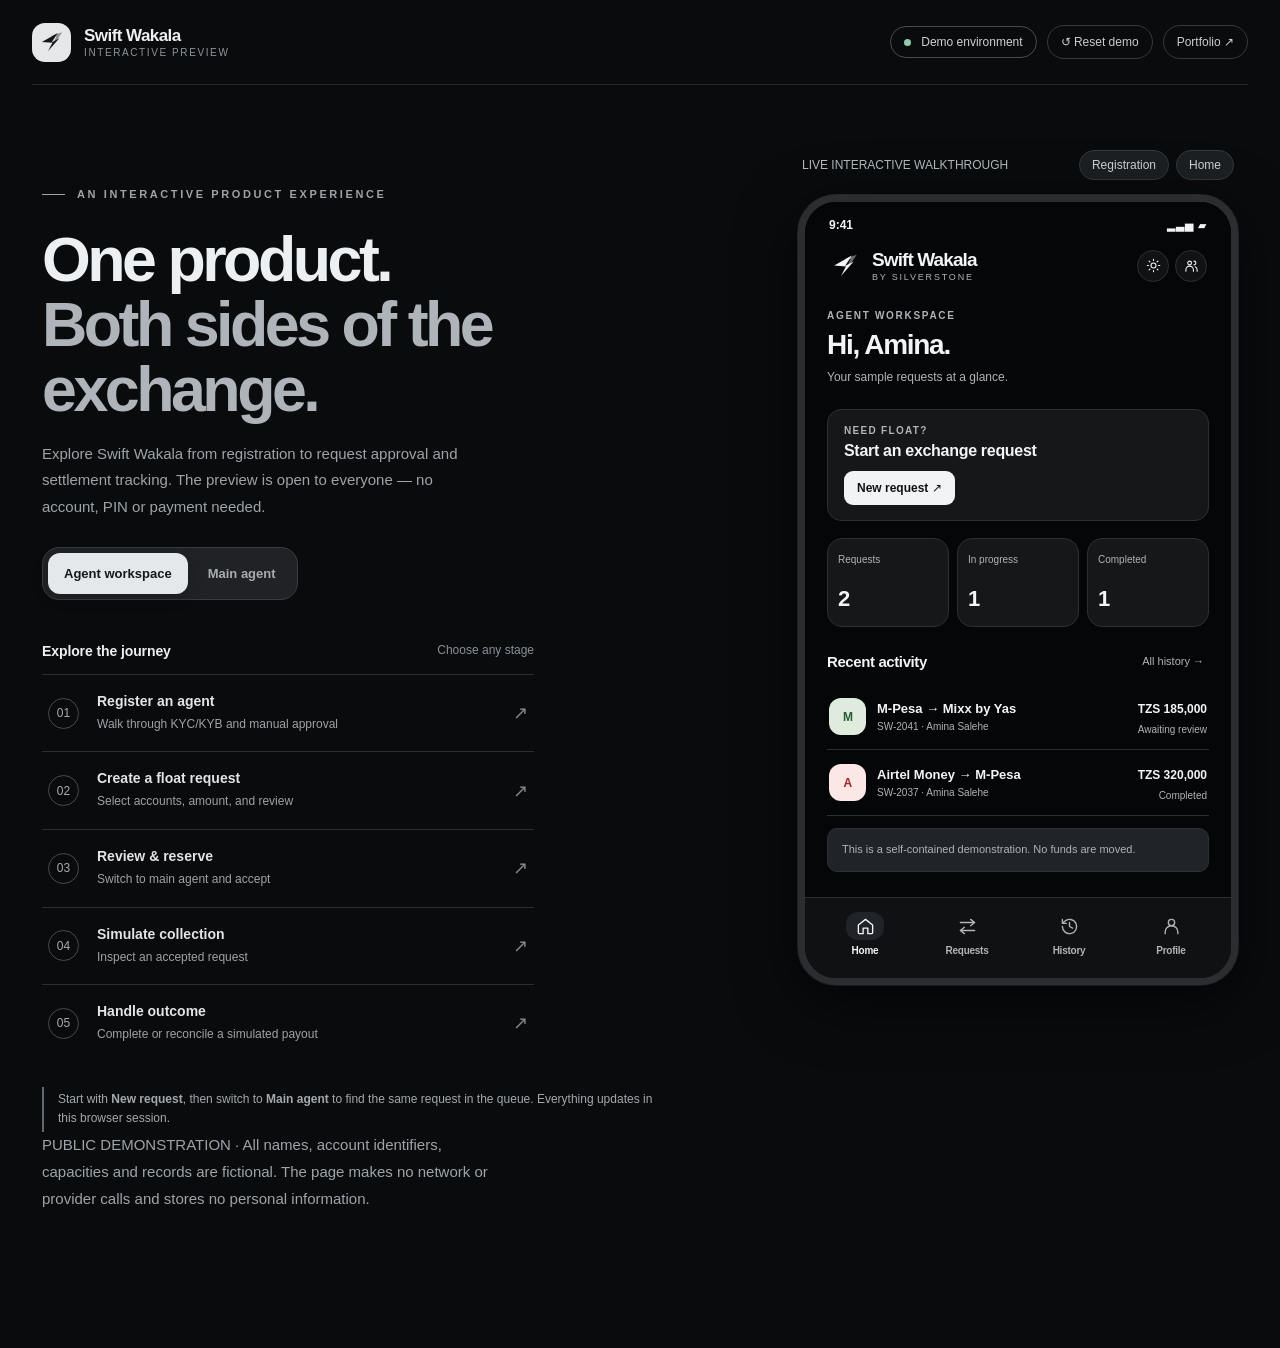
==== experience.html @ a43366a9 "Add standalone phone-only Swift entry point" ====
<!doctype html>
<html lang="en"><head>
<meta charset="utf-8"><meta name="viewport" content="width=device-width,initial-scale=1,viewport-fit=cover">
<meta name="theme-color" content="#080909"><title>Swift Wakala · Phone experience</title>
<link rel="icon" href="./favicon.svg" type="image/svg+xml">
<link rel="stylesheet" href="./styles.css">
<link rel="stylesheet" href="./mobile.css">
<link rel="stylesheet" href="./experience.css?v=20261019-dual-1">
<script src="./model.js" defer></script>
<script src="./app.js?v=20261019-dual-1" defer></script>
</head><body><div id="root"></div><noscript>This preview requires JavaScript.</noscript></body></html>
---- styles.css ----
:root{font-family:Inter,ui-sans-serif,-apple-system,BlinkMacSystemFont,"Segoe UI",sans-serif;font-synthesis:none;font-optical-sizing:auto;-webkit-font-smoothing:antialiased}*{box-sizing:border-box}body{margin:0;background:#0a0b0d;color:#edf0f2}button,input,select,textarea{font:inherit}button{cursor:pointer}button:disabled{cursor:not-allowed;opacity:.45}a{color:inherit;text-decoration:none}button:focus-visible,input:focus-visible,select:focus-visible,textarea:focus-visible{outline:2px solid #8dc6ff;outline-offset:3px}
body[data-theme="light"]{--app-bg:#eef0f2;--app-surface:#fff;--app-text:#16191d;--app-secondary:#565b62;--app-border:#d6dade;--app-tint:#e5e8eb;--app-cta:#202428;--app-cta-text:#fff;--app-glass:rgba(255,255,255,.94);--app-green:#18744d;--app-orange:#946226;--app-danger:#a43d4b}
body[data-theme="dark"]{--app-bg:#050607;--app-surface:#151719;--app-text:#f3f4f5;--app-secondary:#afb4b8;--app-border:#2c3033;--app-tint:#202327;--app-cta:#f2f3f4;--app-cta-text:#101214;--app-glass:rgba(17,19,21,.94);--app-green:#89d6aa;--app-orange:#e4be76;--app-danger:#f1a8b0}
.shell{max-width:1550px;margin:0 auto;min-height:100svh;padding:0 32px}.topbar{height:85px;border-bottom:1px solid #282b2e;display:flex;justify-content:space-between;align-items:center;gap:20px}.brand{display:flex;align-items:center;gap:13px}.brand-mark{height:39px;width:39px;display:grid;place-items:center;background:#e5e7e8;color:#151718;border-radius:13px}.brand-mark svg{width:26px;height:26px}.brand-name{font-size:17px;letter-spacing:-.55px;font-weight:750}.brand-sub{font-size:10px;color:#8e959b;margin-top:1px;letter-spacing:1.6px;text-transform:uppercase}.top-actions{display:flex;align-items:center;gap:10px}.demo-tag{border:1px solid #474b50;border-radius:30px;font-size:12px;padding:8px 13px;color:#cdd1d4;white-space:nowrap}.demo-tag i,.dot{height:7px;width:7px;border-radius:50%;display:inline-block;background:#91cbac;margin-right:7px}.top-small{background:transparent;border:1px solid #35393d;color:#c9cdd1;border-radius:30px;padding:9px 13px;font-size:12px}.top-small:hover{background:#24272b}
.studio{display:grid;grid-template-columns:minmax(320px,1fr) minmax(388px,476px);gap:clamp(30px,6vw,105px);align-items:start;max-width:1220px;margin:0 auto;padding:65px 10px 110px}.pitch{padding-top:38px}.eyebrow{font-size:11px;font-weight:750;text-transform:uppercase;letter-spacing:2.6px;color:#9da3a7;display:flex;gap:12px;align-items:center}.eyebrow:before{content:"";display:block;width:23px;height:1px;background:#9da3a7}.pitch h1{font-size:clamp(42px,4.9vw,70px);letter-spacing:-3.5px;line-height:1.04;font-weight:700;margin:27px 0 18px;max-width:660px}.pitch h1 em{font-style:normal;color:#aeb4b9}.pitch>p{color:#9da4a9;line-height:1.78;font-size:15px;max-width:450px;margin:0 0 26px}.role-picker{display:inline-flex;gap:4px;background:#202225;border:1px solid #393c3f;padding:5px;border-radius:17px;max-width:100%}.role-picker button{color:#a8adb2;font-size:13px;padding:13px 16px;border:none;background:transparent;border-radius:12px;font-weight:600;white-space:nowrap}.role-picker button.selected{color:#151719;background:#e5e8ea;box-shadow:0 4px 15px #0003}.role-picker button:not(.selected):hover{color:#fff}.journey{margin-top:43px;max-width:492px}.journey-head{display:flex;justify-content:space-between;gap:10px;margin-bottom:15px}.journey-head h2{font-size:14px;letter-spacing:-.1px;font-weight:680;margin:0}.journey-head span{font-size:12px;color:#899198}.journey-step{width:100%;border:0;border-top:1px solid #2a2e32;background:transparent;color:#e2e5e8;display:flex;text-align:left;gap:18px;padding:18px 6px;align-items:center;transition:background .2s}.journey-step:hover{background:#1b1e20}.journey-step.active{background:#1c2024;border-radius:9px}.step-number{height:31px;width:31px;border:1px solid #444b51;display:grid;place-items:center;border-radius:50%;color:#a5adb3;font-size:12px;flex:none}.journey-step.active .step-number{border-color:#dfe3e5;color:#151719;background:#dfe3e5}.journey-step strong{display:block;font-size:14px;font-weight:600;margin-bottom:6px}.journey-step small{display:block;color:#9da3a7;font-size:12px;line-height:1.55}.step-arrow{margin-left:auto;color:#80868a;font-size:18px}.hint-note{border-left:2px solid #616a71;padding:3px 14px;font-size:12px;line-height:1.65;color:#a3a9ad;margin-top:25px}.footnote{font-size:11px;color:#7b8389;margin-top:30px;max-width:450px;line-height:1.65}
.phone-wrap{position:sticky;top:30px;width:100%;max-width:440px;justify-self:end}.device-caption{display:flex;justify-content:space-between;align-items:center;color:#b5bdc1;font-size:12px;gap:10px;margin:0 4px 15px}.caption-controls{display:flex;gap:7px}.caption-button{border:1px solid #343a3e;background:#1c2023;color:#cfd4d8;border-radius:18px;padding:7px 12px;font-size:12px}.phone{height:min(790px,calc(100svh - 110px));min-height:600px;border:7px solid #2b2d31;border-radius:38px;background:var(--app-bg);box-shadow:0 16px 60px #000a,0 0 0 1px #696d7060;display:flex;flex-direction:column;color:var(--app-text);overflow:hidden;position:relative;transition:background .2s,color .2s}.phone-top{background:var(--app-bg);flex:none;padding:16px 24px 0;position:relative;z-index:2}.statusline{display:flex;align-items:center;justify-content:space-between;color:var(--app-text);font-weight:700;font-size:12px;padding:0 0 17px}.status-icons{font-size:11px;letter-spacing:1px}.inapp-header{display:flex;align-items:center;justify-content:space-between;padding-bottom:17px;gap:10px}.inapp-brand{display:flex;gap:10px;align-items:center;min-width:0}.wing{width:33px;height:29px;flex:none}.inapp-brand strong{font-size:19px;font-weight:740;letter-spacing:-.9px;display:block;white-space:nowrap}.inapp-brand small{font-size:9px;letter-spacing:1.8px;color:var(--app-secondary);text-transform:uppercase;display:block;margin-top:1px}.header-buttons{display:flex;gap:6px}.circle-btn{width:32px;height:32px;background:var(--app-glass);border:1px solid var(--app-border);color:var(--app-text);border-radius:50%;display:grid;place-items:center;font-size:12px}.phone-content{flex:1;overflow-y:auto;overscroll-behavior:contain;scrollbar-width:thin;padding:0 22px 28px}.app-nav{display:flex;flex:none;justify-content:space-between;align-items:center;background:var(--app-glass);border-top:1px solid var(--app-border);padding:9px 9px 17px;gap:0}.nav-item{flex:1;border:0;background:transparent;color:var(--app-secondary);min-width:0;display:flex;flex-direction:column;gap:5px;align-items:center;font-size:10px;font-weight:600;letter-spacing:-.25px;padding:5px 2px}.nav-item svg{height:19px;width:19px}.nav-item.active{color:var(--app-text)}.nav-icon{display:grid;place-items:center;width:38px;height:28px;border-radius:12px}.nav-item.active .nav-icon{background:var(--app-tint)}
.screen{padding-top:11px;animation:enter .25s ease both}@keyframes enter{from{opacity:.65;transform:translateY(7px)}to{opacity:1;transform:translateY(0)}}.screen-head{margin-bottom:21px}.screen-kicker{font-size:10px;font-weight:750;text-transform:uppercase;letter-spacing:1.7px;color:var(--app-secondary);margin:0 0 8px}.screen-head h2{font-size:28px;line-height:1.16;letter-spacing:-1.3px;margin:0 0 7px;font-weight:720}.screen-head p{margin:0;color:var(--app-secondary);font-size:12px;line-height:1.65}.hero{background:var(--app-cta);color:var(--app-cta-text);border-radius:23px;padding:24px 22px;margin-bottom:20px;overflow:hidden;position:relative}.hero:after{content:"";position:absolute;right:-26px;top:-38px;height:140px;width:140px;border:1px solid currentColor;opacity:.13;transform:rotate(31deg);border-radius:40px}.hero small{font-size:11px;opacity:.7}.hero h3{font-size:27px;font-weight:720;letter-spacing:-1px;line-height:1.12;margin:14px 0}.hero p{font-size:12px;opacity:.74;line-height:1.6;margin:0 0 17px;max-width:255px}.hero-action{display:inline-flex;align-items:center;gap:8px;background:var(--app-bg);color:var(--app-text);border:none;border-radius:11px;padding:12px 15px;font-size:12px;font-weight:700;position:relative;z-index:1}.kpi-grid{display:grid;grid-template-columns:repeat(3,minmax(0,1fr));gap:8px;margin:0 0 23px}.kpi{background:var(--app-surface);border:1px solid var(--app-border);border-radius:15px;padding:14px 10px;min-width:0}.kpi span{display:block;font-size:10px;color:var(--app-secondary);line-height:1.4;min-height:28px}.kpi strong{display:block;font-size:22px;letter-spacing:-1px;margin-top:5px}.section-title{display:flex;align-items:center;justify-content:space-between;gap:8px;margin-bottom:12px}.section-title h3{font-size:15px;margin:0;font-weight:700;letter-spacing:-.4px}.text-link{border:0;background:transparent;color:var(--app-secondary);font-size:11px;padding:5px}.text-link:hover{text-decoration:underline}.data-row{display:flex;gap:11px;align-items:center;width:100%;text-align:left;color:var(--app-text);background:transparent;border:0;border-bottom:1px solid var(--app-border);padding:14px 2px}.data-row:hover,.account-item:hover{background:var(--app-tint);border-radius:10px}.network-emblem{width:37px;height:37px;border-radius:12px;display:grid;place-items:center;flex:none;font-size:12px;font-weight:800;letter-spacing:-.8px}.row-main{flex:1;min-width:0}.row-main strong{font-size:13px;display:block;font-weight:650;white-space:nowrap;overflow:hidden;text-overflow:ellipsis}.row-main small{display:block;font-size:10px;color:var(--app-secondary);margin-top:5px;white-space:nowrap;overflow:hidden;text-overflow:ellipsis}.row-tail{text-align:right}.row-tail strong{font-size:12px;white-space:nowrap}.row-tail small{display:block;color:var(--app-secondary);font-size:10px;margin-top:7px}.empty{border:1px dashed var(--app-border);border-radius:16px;padding:23px 18px;color:var(--app-secondary);font-size:12px;line-height:1.6;text-align:center}.filter-bar{display:flex;gap:7px;overflow:auto;padding:1px 0 12px;scrollbar-width:none}.filter{background:transparent;color:var(--app-secondary);border:1px solid var(--app-border);padding:8px 12px;border-radius:25px;font-size:11px;white-space:nowrap}.filter.active{background:var(--app-cta);color:var(--app-cta-text);border-color:var(--app-cta)}.pill{display:inline-flex;align-items:center;border-radius:6px;padding:4px 7px;background:var(--app-tint);font-size:9px;font-weight:700;white-space:nowrap}.pill.green{color:var(--app-green)}.pill.amber{color:var(--app-orange)}.pill.red{color:var(--app-danger)}.pill.grey{color:var(--app-secondary)}.pill + .pill{margin-left:4px}
.form-card{padding:18px;background:var(--app-surface);border:1px solid var(--app-border);border-radius:18px;margin-bottom:15px}.card-caption{color:var(--app-secondary);text-transform:uppercase;letter-spacing:1.4px;font-weight:750;font-size:10px;margin:0 0 14px}.field{margin:0 0 15px}.field:last-child{margin-bottom:0}.field label{display:block;color:var(--app-text);font-size:12px;font-weight:620;margin:0 0 8px}.field input,.field select,.field textarea{width:100%;background:var(--app-bg);border:1px solid var(--app-border);border-radius:10px;color:var(--app-text);height:43px;padding:0 12px;font-size:13px;outline:none}.field textarea{height:72px;padding-top:12px;resize:vertical}.field input:focus,.field select:focus,.field textarea:focus{border-color:var(--app-secondary)}.field input::placeholder,.field textarea::placeholder{color:var(--app-secondary);opacity:.7}.field-help{display:block;color:var(--app-secondary);font-size:10px;margin-top:6px}.inline-two{display:grid;grid-template-columns:1fr 1fr;gap:10px}.switch-line{display:flex;align-items:center;gap:10px;justify-content:space-between;font-size:12px;color:var(--app-text);padding:6px 0}.switch-line input{accent-color:var(--app-text);width:17px;height:17px}.btn{display:inline-flex;align-items:center;justify-content:center;gap:8px;border:1px solid var(--app-border);background:var(--app-surface);color:var(--app-text);padding:12px 15px;min-height:43px;border-radius:11px;font-size:12px;font-weight:700;line-height:1.3}.btn.primary{background:var(--app-cta);color:var(--app-cta-text);border-color:var(--app-cta)}.btn.secondary{background:var(--app-tint)}.btn.warn{border-color:var(--app-danger);color:var(--app-danger)}.btn.full{width:100%}.btn:hover{filter:brightness(.93)}.btn + .btn{margin-left:7px}.button-row{display:flex;flex-wrap:wrap;gap:8px;margin:13px 0}.button-row .btn{flex:1;margin:0}.caption{font-size:10px;line-height:1.5;color:var(--app-secondary)}.detail-card{border:1px solid var(--app-border);padding:16px;border-radius:18px;background:var(--app-surface);margin:0 0 15px}.detail-card h3{font-size:16px;margin:0 0 10px;letter-spacing:-.3px}.detail-card p{font-size:12px;color:var(--app-secondary);line-height:1.6}.divider{height:1px;background:var(--app-border);margin:15px 0}.detail-line{display:flex;justify-content:space-between;gap:12px;padding:9px 0;font-size:11px;border-bottom:1px solid var(--app-border)}.detail-line:last-child{border:0}.detail-line span{color:var(--app-secondary)}.detail-line strong{text-align:right;font-size:11px;max-width:63%;overflow-wrap:anywhere}.money-hero{background:var(--app-surface);border:1px solid var(--app-border);border-radius:19px;padding:22px;margin-bottom:17px}.money-hero small{font-size:12px;color:var(--app-secondary)}.money-hero strong{font-size:32px;letter-spacing:-1.2px;display:block;margin:8px 0}.money-hero p{margin:0;font-size:11px;line-height:1.5;color:var(--app-secondary)}.notice{border:1px solid var(--app-border);background:var(--app-tint);padding:12px 14px;border-radius:10px;line-height:1.6;color:var(--app-secondary);font-size:11px;margin:12px 0}.notice strong{color:var(--app-text)}.back{border:0;background:transparent;color:var(--app-secondary);font-size:12px;padding:3px 0 18px}.request-item{border:1px solid var(--app-border);background:var(--app-surface);border-radius:16px;margin:0 0 11px;text-align:left;padding:16px;width:100%;color:var(--app-text)}.request-item:hover{border-color:var(--app-secondary)}.request-top{display:flex;align-items:center;justify-content:space-between;gap:8px}.request-top strong{font-size:12px}.request-route{font-size:13px;line-height:1.6;margin:11px 0 7px}.request-meta{font-size:11px;color:var(--app-secondary);display:flex;justify-content:space-between;gap:7px}.account-item{padding:14px 4px;border-bottom:1px solid var(--app-border);display:flex;align-items:center;gap:12px}.account-item .row-main{font-size:12px}.timeline{border-left:1px solid var(--app-border);margin:13px 0 18px 6px;padding-left:19px}.timeline-item{position:relative;font-size:11px;color:var(--app-secondary);padding:0 0 17px;line-height:1.55}.timeline-item:before{content:"";width:7px;height:7px;position:absolute;left:-23px;top:4px;background:var(--app-secondary);border:2px solid var(--app-bg);border-radius:50%}.progress-track{display:flex;gap:5px;margin:13px 0 21px}.progress-track span{height:4px;flex:1;background:var(--app-border);border-radius:10px}.progress-track span.done{background:var(--app-text)}.welcome-screen{text-align:center;padding-top:37px}.welcome-screen .intro-mark{display:grid;place-items:center;height:85px;width:85px;background:var(--app-surface);border-radius:27px;margin:0 auto 20px}.welcome-screen .intro-mark svg{width:60px;height:60px}.welcome-screen h2{font-size:30px;letter-spacing:-1px;line-height:1.15;margin:0 0 13px}.welcome-screen p{font-size:13px;color:var(--app-secondary);line-height:1.8;margin-bottom:20px}.intro-actions{display:grid;gap:10px}
.overlay{position:absolute;inset:0;background:#0009;z-index:10;display:flex;align-items:flex-end}.sheet{background:var(--app-bg);border-radius:23px 23px 0 0;box-shadow:0 -10px 35px #0004;color:var(--app-text);width:100%;padding:15px 23px 35px;max-height:85%;overflow:auto}.sheet-handle{height:4px;width:38px;border-radius:10px;background:var(--app-border);margin:0 auto 20px}.sheet h3{font-size:20px;letter-spacing:-.6px;margin:0 0 10px}.sheet p{font-size:12px;line-height:1.7;color:var(--app-secondary);margin:0 0 14px}.toast{position:absolute;bottom:90px;left:14px;right:14px;background:var(--app-cta);color:var(--app-cta-text);border-radius:11px;font-size:12px;line-height:1.5;padding:14px 17px;z-index:20;box-shadow:0 5px 24px #0005}.mini-progress{font-size:10px;text-transform:uppercase;letter-spacing:1px;font-weight:700;color:var(--app-secondary);margin:7px 0 12px}.footer-area{margin-top:20px}.flow-explainer{display:flex;gap:8px;flex-wrap:wrap;margin:12px 0}.tiny-pill{border:1px solid var(--app-border);font-size:10px;padding:6px 9px;border-radius:10px;color:var(--app-secondary)}
@media(max-width:900px){.shell{padding:0 18px}.studio{grid-template-columns:1fr;gap:25px;padding:36px 0 60px}.pitch{padding:0}.pitch h1{font-size:clamp(38px,7vw,60px);letter-spacing:-2px;margin:18px 0}.journey{margin-top:24px;max-width:none}.journey-step{padding:11px 6px}.phone-wrap{position:static;justify-self:center;max-width:470px}.phone{height:740px}.topbar{height:72px}.footnote{margin:15px 0}.device-caption{margin-top:10px}}@media(max-width:480px){.shell{padding:0 12px}.topbar{height:66px}.brand-name{font-size:15px}.brand-mark{width:33px;height:33px}.top-actions .demo-tag{display:none}.top-small{font-size:11px;padding:9px}.studio{padding:25px 0 45px}.pitch h1{font-size:40px;letter-spacing:-2px}.pitch>p{font-size:13px;line-height:1.65}.role-picker{width:100%}.role-picker button{flex:1;padding:12px 7px;font-size:12px}.journey{display:none}.hint-note{margin-top:14px}.phone-wrap{width:100%;max-width:none}.phone{width:100%;height:min(740px,calc(100svh - 96px));min-height:570px;border-radius:26px;border-width:4px}.phone-content{padding-left:17px;padding-right:17px}.phone-top{padding-left:19px;padding-right:19px}.screen-head h2{font-size:26px}.device-caption{font-size:11px}.caption-button{font-size:11px;padding:6px 9px}}@media(prefers-reduced-motion:reduce){.screen{animation:none}*{scroll-behavior:auto!important;transition:none!important}}
@media(max-width:480px){.pitch h1{font-size:33px;line-height:1.05;letter-spacing:-1.6px;margin:12px 0}.pitch>p{font-size:12px;margin-bottom:16px}.pitch .eyebrow{font-size:9px;letter-spacing:2px}.hint-note,.footnote{display:none}.studio{gap:10px}.role-picker button{padding:10px 7px}.device-caption{margin-top:9px;margin-bottom:10px}}
---- mobile.css ----
/* Put the actual product first on small screens. No duplicate marketing hero. */
.mobile-stage,.mobile-more{display:none}
.quick-start{background:var(--app-surface);border:1px solid var(--app-border);border-radius:14px;padding:15px 16px;margin:0 0 17px;display:grid;gap:6px}
.quick-start-label{color:var(--app-secondary);font-size:10px;font-weight:750;letter-spacing:1.3px}
.quick-start strong{font-size:16px;font-weight:720;letter-spacing:-.3px}
.quick-start-action{border:none;background:var(--app-cta);color:var(--app-cta-text);font-size:12px;font-weight:700;border-radius:9px;padding:10px 13px;justify-self:start;margin-top:5px}
.quick-start-action:hover{filter:brightness(.9)}
@media(max-width:900px){
  .shell{padding:0 16px}
  .topbar{height:58px;gap:10px}
  .studio{display:flex;flex-direction:column;gap:0;margin:0 auto;padding:0 0 45px}
  .pitch{display:none}
  .phone-wrap{order:-1;position:static;max-width:540px;width:100%;margin:0 auto}
  .device-caption{display:none}
  .mobile-stage{display:flex;align-items:center;gap:14px;padding:13px 1px 12px;justify-content:space-between}
  .mobile-stage-label{color:#a1a6aa;font-size:12px;font-weight:650;white-space:nowrap}
  .mobile-role-picker{display:flex;min-width:0;gap:3px;background:#222529;border:1px solid #393e42;padding:3px;border-radius:11px;flex:1;max-width:350px}
  .mobile-role-picker button{border:0;background:transparent;color:#b3bac0;padding:10px 9px;font-size:12px;font-weight:700;min-width:0;flex:1;border-radius:8px;white-space:nowrap}
  body[data-role="agent"] .mobile-role-picker [data-role="agent"],body[data-role="main"] .mobile-role-picker [data-role="main"]{background:#f0f1f2;color:#121416}
  .phone{height:min(780px,calc(100svh - 145px));min-height:485px;border-radius:22px;border-width:4px}
  .mobile-more{display:block;margin:14px 0 0;border-top:1px solid #34383c;border-bottom:1px solid #34383c;color:#c4c9ce}
  .mobile-more summary{cursor:pointer;list-style:none;display:flex;justify-content:space-between;align-items:center;font-size:12px;font-weight:650;padding:14px 3px}
  .mobile-more summary::-webkit-details-marker{display:none}
  .mobile-more summary span{font-size:19px;font-weight:400;line-height:1}
  .mobile-more[open] summary span{transform:rotate(45deg)}
  .mobile-more-inner{padding:0 3px 15px}
  .mobile-more-inner p{font-size:12px;line-height:1.65;color:#929ba1;margin:0 0 14px}
  .mobile-more-actions{display:flex;gap:8px;flex-wrap:wrap}
  .mobile-more-actions button{border:1px solid #4b5258;color:#d8dde0;background:#1d2023;border-radius:8px;padding:10px 12px;font-size:12px}
  .phone-top{padding-top:11px}
  .statusline{display:none}
  .inapp-header{padding-bottom:10px}
  .inapp-brand small{display:none}
  .screen{padding-top:8px}
  .screen-head{margin-bottom:13px}
  .screen-head h2{font-size:24px}
  .screen-head p{font-size:12px}
  .kpi-grid{gap:7px;margin-bottom:17px}
  .kpi{padding:11px 8px}
  .kpi strong{font-size:21px}
  .app-nav{padding-bottom:10px}
}
@media(max-width:480px){
  .shell{padding:0 12px}
  .topbar{height:56px}
  .brand{gap:8px}
  .brand-sub{display:none}
  .brand-mark{height:33px;width:33px;border-radius:10px}
  .brand-name{font-size:16px}
  .demo-tag,.top-actions button[data-action="reset"]{display:none!important}
  .top-actions{gap:0}
  .top-small{padding:8px 10px;font-size:11px}
  .studio{padding-top:0}
  .mobile-stage{padding:10px 0}
  .mobile-stage-label{font-size:11px}
  .mobile-role-picker button{padding:9px 6px;font-size:12px}
  .phone{height:calc(100svh - 126px);min-height:440px;border-radius:18px;border-width:3px}
  .phone-content{padding-left:16px;padding-right:16px}
  .phone-top{padding-left:16px;padding-right:16px}
  .inapp-brand strong{font-size:17px}
  .quick-start{padding:13px 14px}
  .quick-start strong{font-size:15px}
  .kpi span{font-size:9px}
}
@media(prefers-reduced-motion:reduce){.mobile-more summary span{transition:none}}
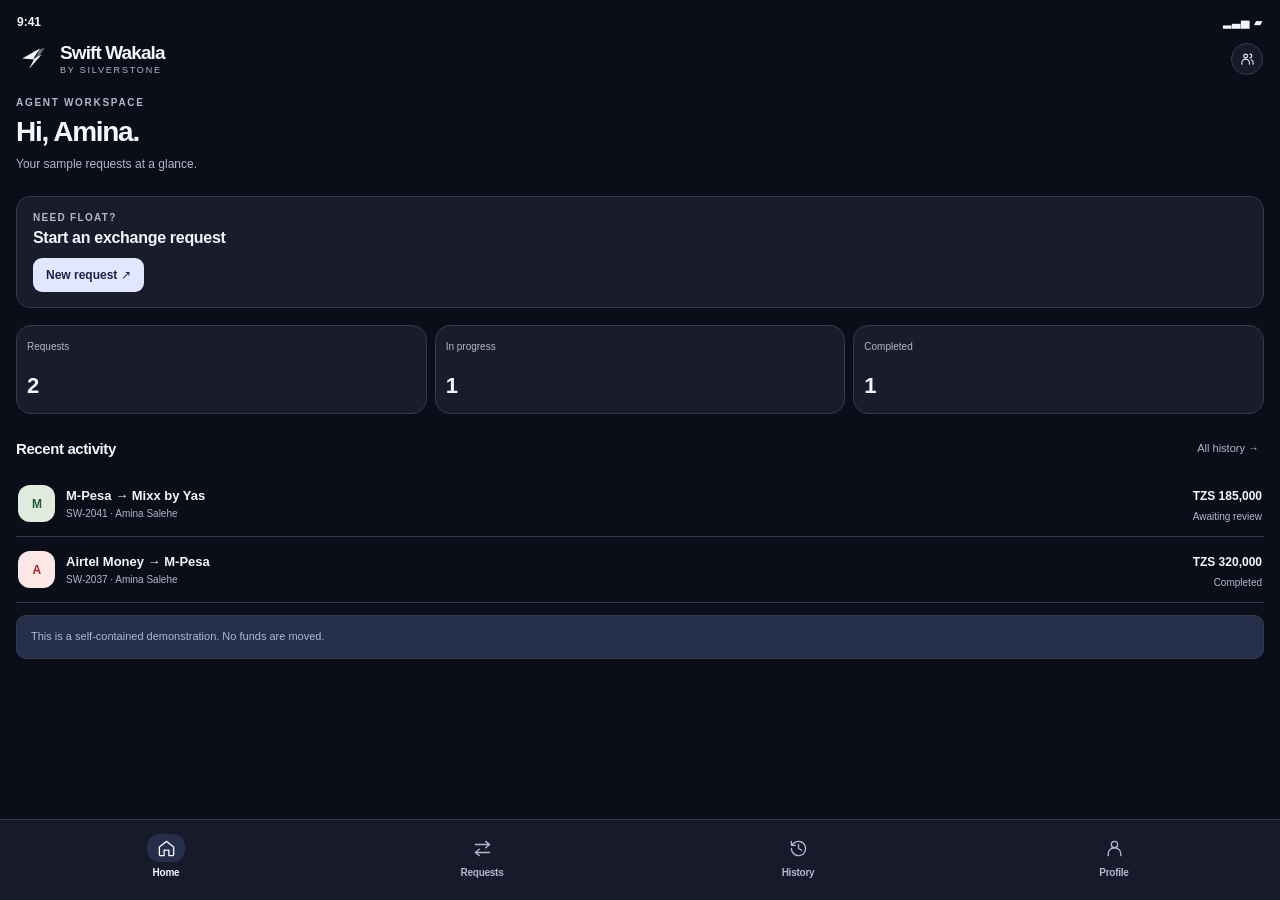
==== commit 412b23cd: "Refresh Swift showcase with porcelain charcoal and cobalt colours" ====
--- a/experience.html
+++ b/experience.html
@@ -5,7 +5,7 @@
 <link rel="icon" href="./favicon.svg" type="image/svg+xml">
 <link rel="stylesheet" href="./styles.css">
 <link rel="stylesheet" href="./mobile.css">
-<link rel="stylesheet" href="./experience.css?v=20261019-dual-1">
+<link rel="stylesheet" href="./experience.css?v=20261019-cobalt-2">
 <script src="./model.js" defer></script>
 <script src="./app.js?v=20261019-dual-1" defer></script>
 </head><body><div id="root"></div><noscript>This preview requires JavaScript.</noscript></body></html>
--- a/experience.css
+++ b/experience.css
@@ -0,0 +1,45 @@
+/* Reuse the actual no-auth Swift demonstration as one contained smartphone screen. */
+html,body,#root{height:100%;width:100%;margin:0;overflow:hidden}
+body{background:#060708}
+.shell{max-width:none!important;min-height:0!important;width:100%!important;padding:0!important;margin:0!important}
+.topbar,.pitch,.device-caption,.mobile-stage,.mobile-more{display:none!important}
+.studio{display:block!important;min-height:0!important;width:100%!important;max-width:none!important;padding:0!important;margin:0!important}
+.phone-wrap{max-width:none!important;min-width:0!important;position:static!important;width:100%!important;margin:0!important;padding:0!important}
+.phone{height:100dvh!important;width:100%!important;min-height:0!important;max-height:none!important;border:0!important;border-radius:0!important;box-shadow:none!important}
+.phone-top{padding:15px 17px 0!important}
+.statusline{display:flex!important;padding-bottom:13px}
+.inapp-header{padding-bottom:11px}
+.phone-content{padding:0 16px 24px!important}
+.app-nav{padding:9px 8px 17px!important}
+body[data-screen="splash"] .phone-top,body[data-screen="splash"] .app-nav{display:none!important}
+body[data-screen="splash"] .phone-content{padding:0!important;overflow:hidden}
+body[data-screen="splash"] .screen{padding:0;height:100%;animation:none}
+.splash-screen{height:100%;width:100%;background:var(--app-bg);color:var(--app-text);display:flex;flex-direction:column;align-items:center;justify-content:center;position:relative;gap:9px;overflow:hidden}
+.splash-symbol{width:89px;height:89px;background:var(--app-cta);color:var(--app-cta-text);border-radius:22px;display:grid;place-items:center;margin-bottom:15px}
+.splash-symbol svg{width:58px;height:58px}
+.splash-screen strong{font-size:27px;letter-spacing:-1.2px}
+.splash-screen small{font-size:9px;color:var(--app-secondary);font-weight:700;letter-spacing:2.8px}
+.splash-progress{position:absolute;bottom:12%;width:90px;height:3px;border-radius:7px;background:var(--app-border);overflow:hidden}
+.splash-progress i{width:42%;height:100%;background:var(--app-text);display:block;animation:loading 1.4s ease-in-out infinite alternate}
+@keyframes loading{from{transform:translateX(-100%)}to{transform:translateX(280%)}}
+body[data-screen="welcome"] .inapp-header{display:none!important}
+body[data-screen="welcome"] .statusline{padding-bottom:0}
+body[data-screen="welcome"] .phone-content{padding-top:0!important}
+body[data-screen="welcome"] .screen{height:100%;padding:0}
+.handset-welcome{min-height:100%;display:flex;flex-direction:column;justify-content:center;padding:22px 7px 30px}
+.welcome-mark{display:grid;place-items:center;background:var(--app-surface);border:1px solid var(--app-border);border-radius:21px;height:69px;width:69px;margin-bottom:29px}
+.welcome-mark svg{height:45px;width:45px}
+.handset-welcome h2{font-size:31px;line-height:1.11;font-weight:730;letter-spacing:-1.45px;margin:9px 0 14px}
+.handset-welcome>p:not(.screen-kicker){font-size:13px;line-height:1.7;color:var(--app-secondary);margin:0 0 23px}
+.handset-welcome .intro-actions{gap:9px}
+.handset-welcome .intro-actions button{margin:0}
+.handset-note{text-align:center;color:var(--app-secondary);font-size:10px;margin-top:26px}
+@media(max-height:640px){.statusline{padding-bottom:7px}.phone-top{padding-top:9px!important}.handset-welcome{padding:12px 6px}.welcome-mark{margin-bottom:12px}.handset-welcome>p:not(.screen-kicker){margin-bottom:14px}}
+@media(prefers-reduced-motion:reduce){.splash-progress i{animation:none;transform:translateX(80%)}}
+
+/* Showcase phone themes are intentionally fixed; switch phones to switch modes. */
+.header-buttons [data-action="theme"]{display:none!important}
+
+/* Updated product accent. Theme contrast and independent interactions remain intact. */
+body[data-theme="light"]{--app-bg:#f6f7fb;--app-surface:#ffffff;--app-text:#1b2031;--app-secondary:#5b6277;--app-border:#dce0ee;--app-tint:#e8ecfa;--app-cta:#334bc7;--app-cta-text:#ffffff;--app-glass:rgba(255,255,255,.95)}
+body[data-theme="dark"]{--app-bg:#0b0e19;--app-surface:#181c2b;--app-text:#f4f5fc;--app-secondary:#afb8cb;--app-border:#343b4f;--app-tint:#252e4b;--app-cta:#e1e7ff;--app-cta-text:#1b2345;--app-glass:rgba(23,27,43,.96)}
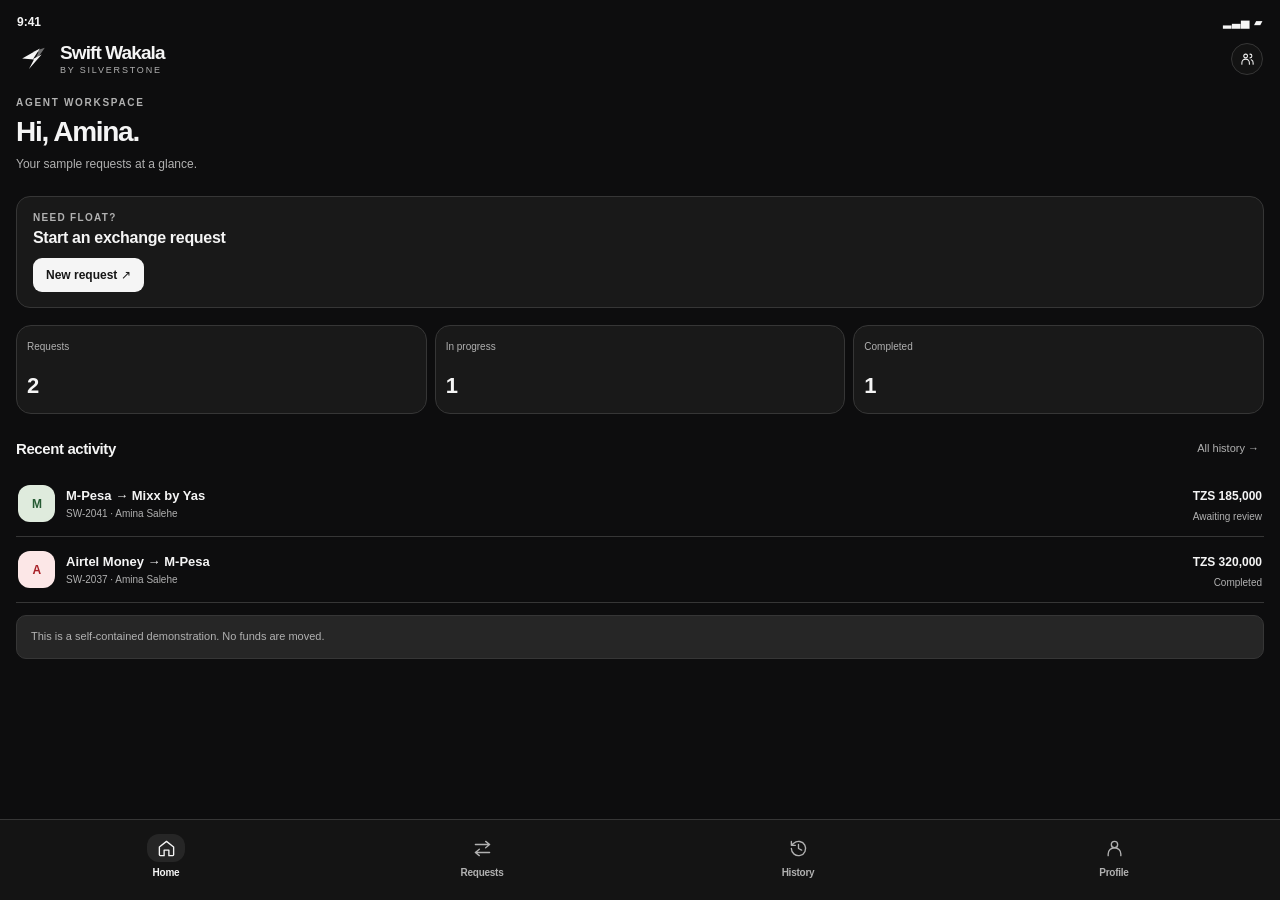
==== commit 696fe875: "Remove decorative ambiance and color tints from Swift dual-phone preview" ====
--- a/experience.html
+++ b/experience.html
@@ -5,7 +5,7 @@
 <link rel="icon" href="./favicon.svg" type="image/svg+xml">
 <link rel="stylesheet" href="./styles.css">
 <link rel="stylesheet" href="./mobile.css">
-<link rel="stylesheet" href="./experience.css?v=20261019-cobalt-2">
+<link rel="stylesheet" href="./experience.css?v=20261019-neutral-3">
 <script src="./model.js" defer></script>
 <script src="./app.js?v=20261019-dual-1" defer></script>
 </head><body><div id="root"></div><noscript>This preview requires JavaScript.</noscript></body></html>
--- a/experience.css
+++ b/experience.css
@@ -40,6 +40,6 @@
 /* Showcase phone themes are intentionally fixed; switch phones to switch modes. */
 .header-buttons [data-action="theme"]{display:none!important}
 
-/* Updated product accent. Theme contrast and independent interactions remain intact. */
-body[data-theme="light"]{--app-bg:#f6f7fb;--app-surface:#ffffff;--app-text:#1b2031;--app-secondary:#5b6277;--app-border:#dce0ee;--app-tint:#e8ecfa;--app-cta:#334bc7;--app-cta-text:#ffffff;--app-glass:rgba(255,255,255,.95)}
-body[data-theme="dark"]{--app-bg:#0b0e19;--app-surface:#181c2b;--app-text:#f4f5fc;--app-secondary:#afb8cb;--app-border:#343b4f;--app-tint:#252e4b;--app-cta:#e1e7ff;--app-cta-text:#1b2345;--app-glass:rgba(23,27,43,.96)}
+/* Explicitly neutral dark/light handset surfaces; no blue or green ambiance. */
+body[data-theme="light"]{--app-bg:#ffffff;--app-surface:#fafafa;--app-text:#1c1c1c;--app-secondary:#5f5f5f;--app-border:#dedede;--app-tint:#f2f2f2;--app-cta:#252525;--app-cta-text:#ffffff;--app-glass:rgba(255,255,255,.96)}
+body[data-theme="dark"]{--app-bg:#0d0d0e;--app-surface:#191919;--app-text:#f5f5f5;--app-secondary:#b1b1b1;--app-border:#363636;--app-tint:#262626;--app-cta:#f5f5f5;--app-cta-text:#161616;--app-glass:rgba(20,20,20,.96)}
